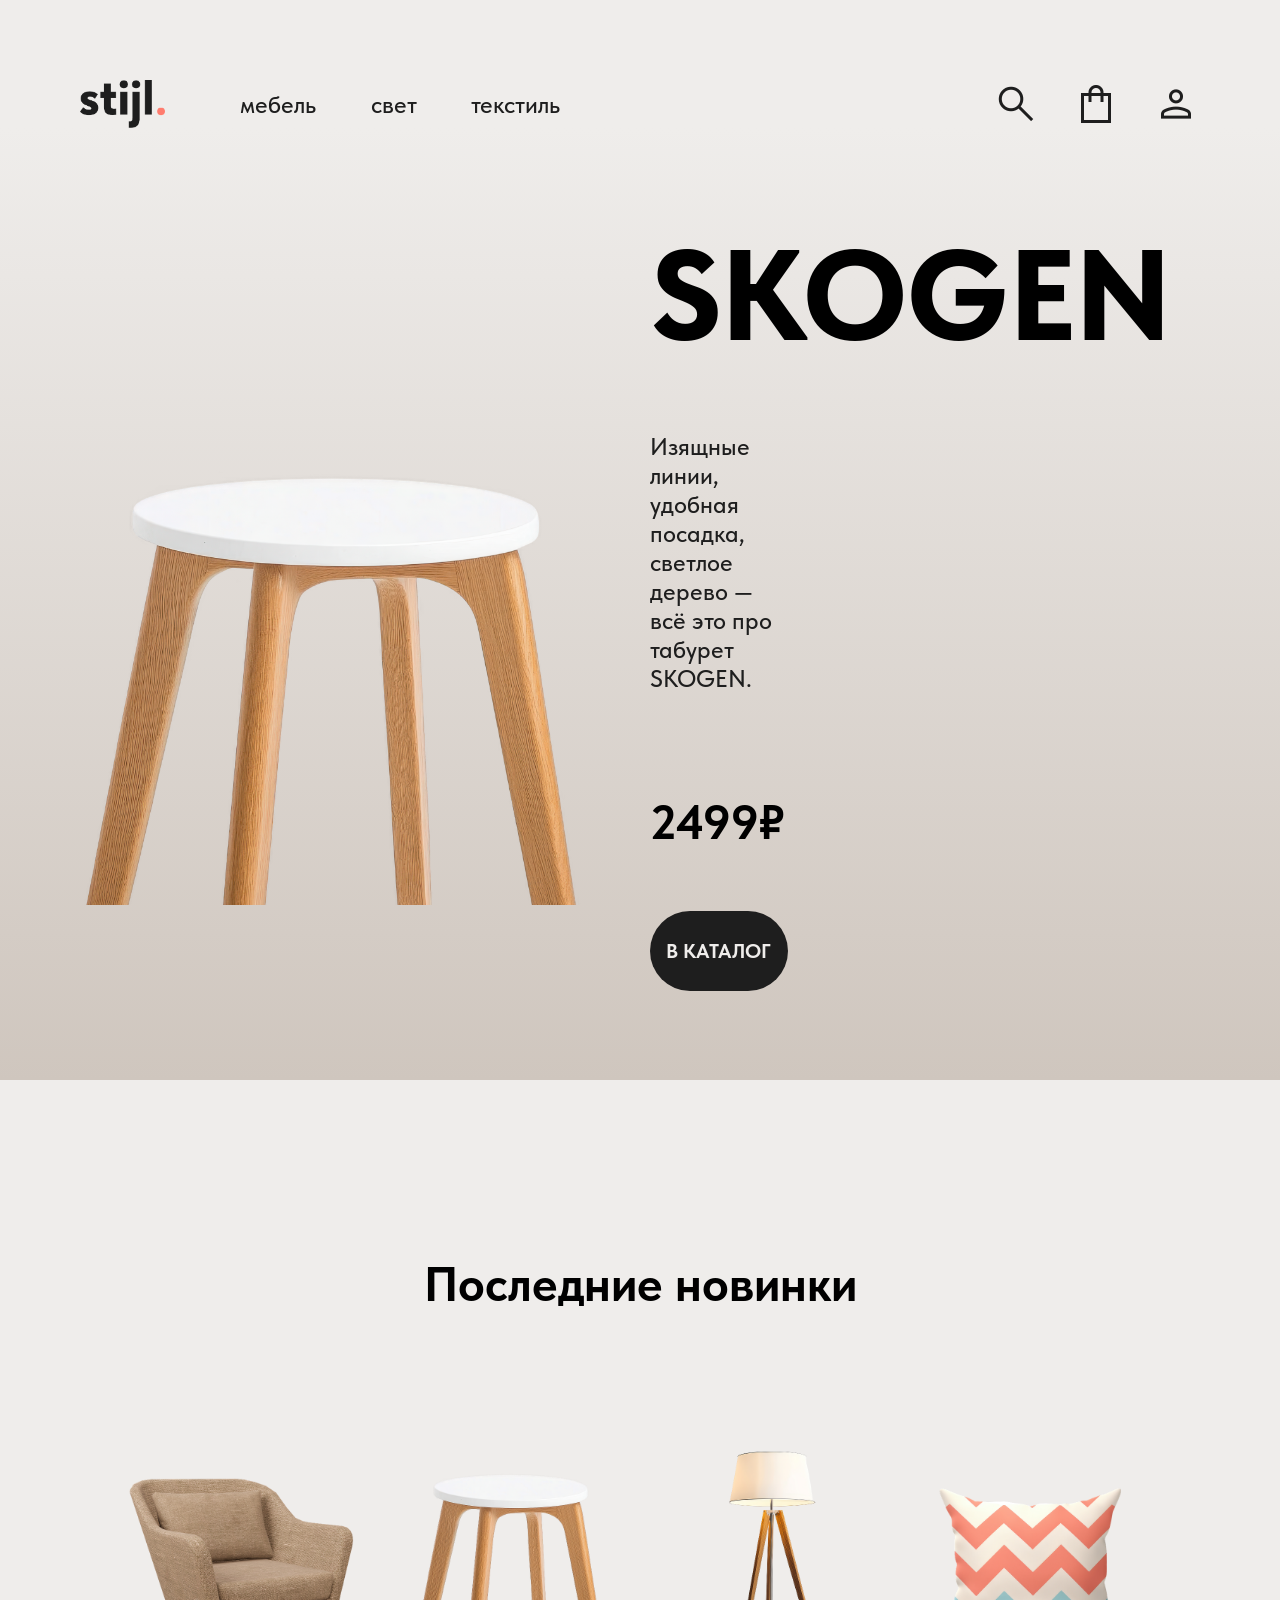
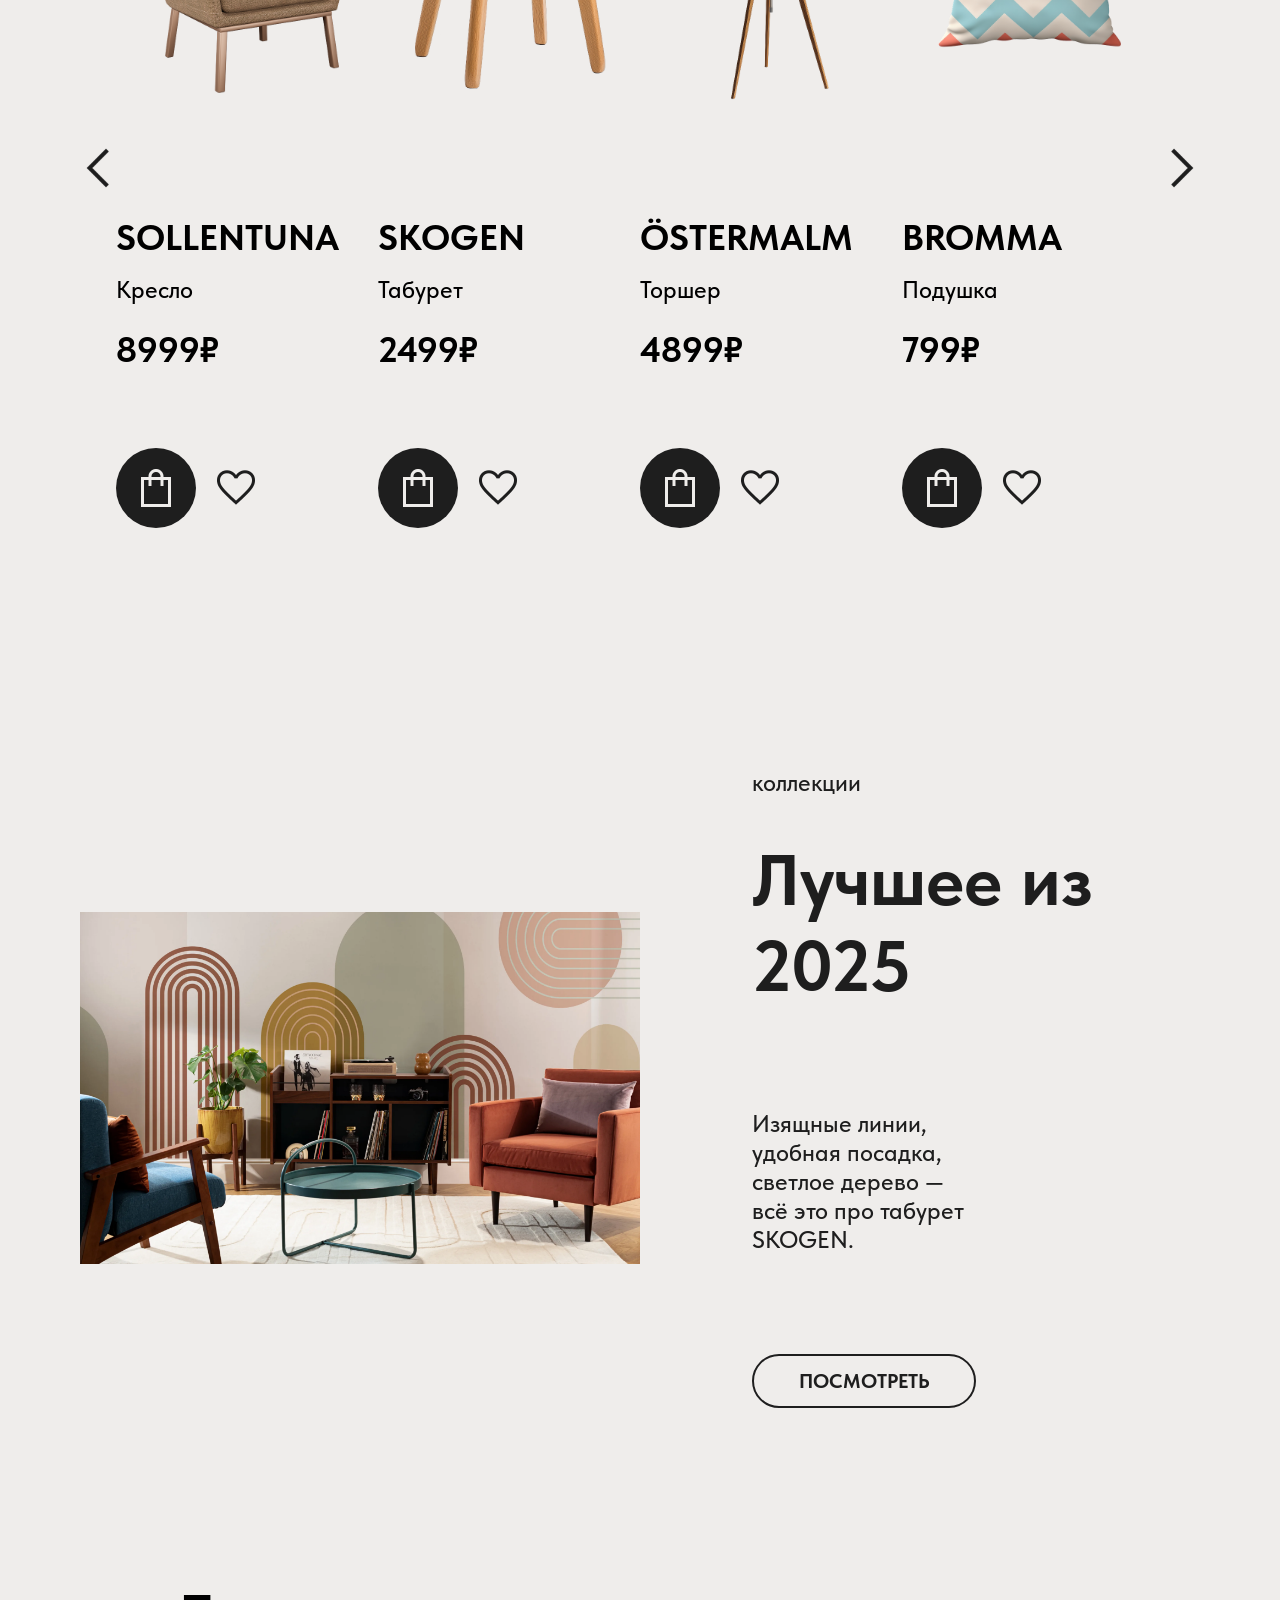
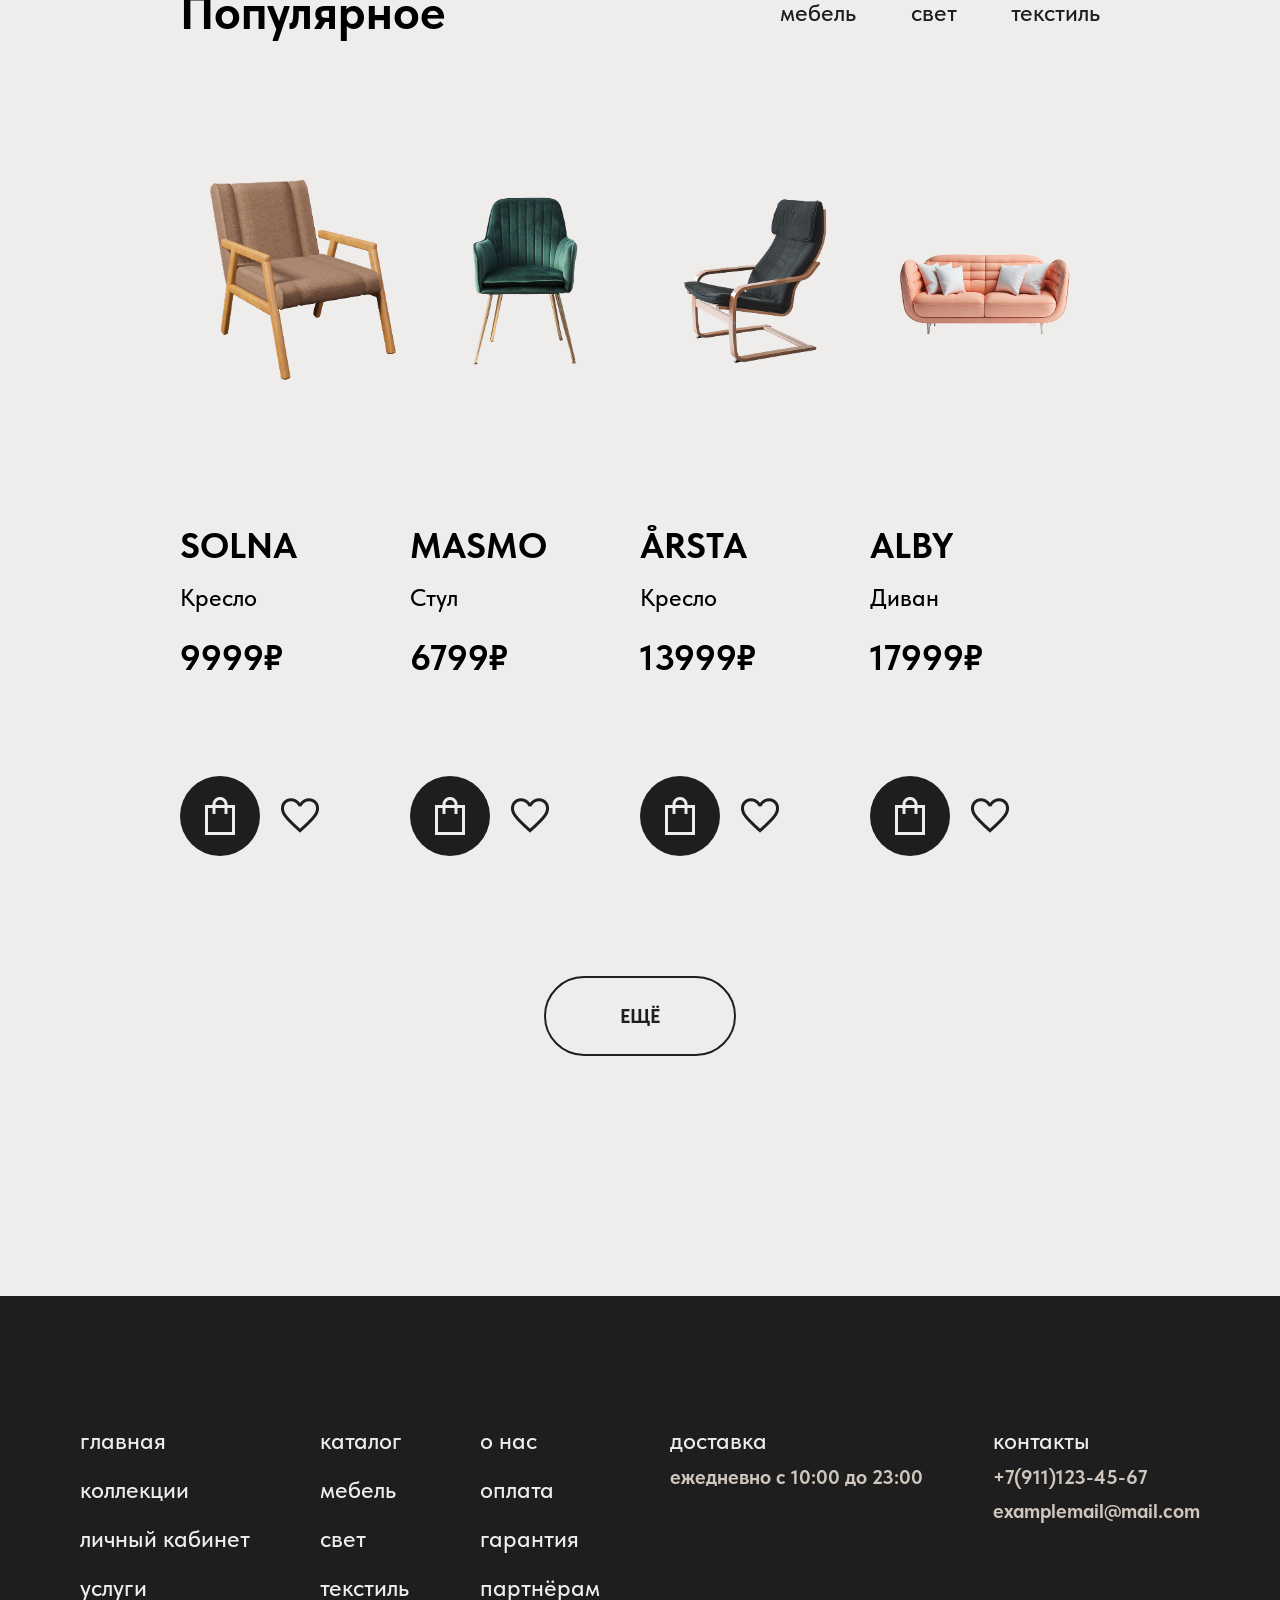
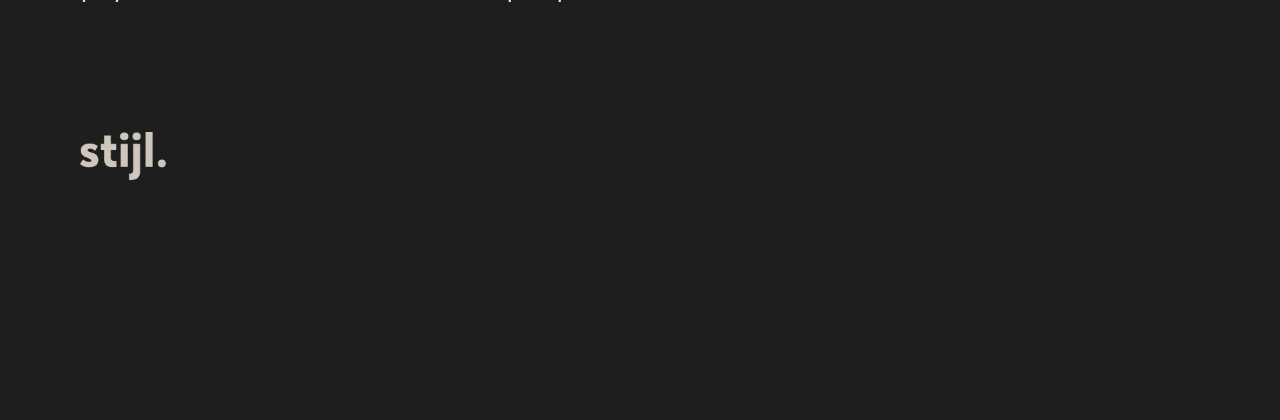
==== index.html @ 409a97b7 "Rename stijl_index.html to index.html" ====
<!DOCTYPE html>
<html>
    <head>
        <meta charset="utf-8">
        <meta http-equiv="X-UA-Compatible" charset="IE=edge">
        <meta name="viewport" content="width=device-width, initial-scale=1">

        <title>stijl.</title>
        <link rel="stylesheet" href="css/stijl_styles.css">
    </head>
    <body>
        <!-- Шапка страницы -->
        <header class="header">
            <!-- Контейнер Логотип + Каталог -->
            <div class="header_logo_catalogue">
                <!-- Логотип -->
                <div class="header_logo">
                    <img class="header_logo_img" src="img/stijl_logo.png" alt="stijl_logo">
                </div>
                <!-- Каталог -->
                <nav class="header_catalogue">
                    <a class="header_furniture font_b" href="#">мебель</a>
                    <a class="header_lights font_b" href="#">свет</a>
                    <a class="header_fabrics font_b" href="#">текстиль</a>
                </nav>
            </div>
            <!-- Контейнер иконок -->
            <div class="header_menu">
                <form action="#" method="get">
                    <button class="header_search_button" type="submit"></button>
                </form>
                <form action="stijl_cart.html" method="get">
                    <button class="header_cart_button" type="submit"></button>
                </form>
                <form action="#" method="get">
                    <button class="header_account_button" type="submit"></button>
                </form>
            </div>
        </header>
        <!-- Hero-Block -->
        <div class="hero_block">
            <!-- Фотография Hero-Block -->
            <div class="hero_img">
                <img class="hero_skogen_img" src="img/skogen_hero_img.png" alt="skogen_chair">
            </div>
            <!-- Содержимое Hero-Block -->
            <div class="hero_contents">
                <h1 class="hero_headline font_h0">SKOGEN</h1>
                <p class="hero_description clr_black font_b">Изящные линии, удобная посадка, светлое дерево — всё это про табурет SKOGEN.</p>
                <p class="hero_pricetag">2499₽</p>
                <button class="hero_button action_button">В КАТАЛОГ</button>
            </div>
        </div>
        <!-- Заголовок карусели новинок -->
        <div class="recents_headline">
            <h2 class="font_h2">Последние новинки</h2>
        </div>
        <!-- Контейнер карусели новинок -->
        <div class="recents">
            <button class="button_left" type="submit"></button>
            <!-- Карточка товара -->
            <div class="item_card">
                <!-- Карточка кресла SOLLENTUNA -->
                <img class="item_card_img" src="/img/item_cards/sollentuna_chair_img.png" alt="item_card_img">
                <div class="item_card_info">
                    <p class="item_card_brand font_t1">SOLLENTUNA</p>
                    <p class="item_card_description font_b">Кресло</p>
                    <p class="item_card_pricetag font_t1">8999₽</p>
                </div>
                <div class="item_card_buttons">
                    <button class="cart_button" type="submit">
                        <img class="cart_button_img" src="img/cart_icon_light.png">
                    </button>
                    <button class="like_button" type="submit">
                        <img class="like_button_img" src="img/like_icon.png">
                    </button>
                </div>
            </div>
            <!-- Карточка товара -->
            <div class="item_card">
                <!-- Карточка табурета SKOGEN -->
                <img class="item_card_img" src="/img/item_cards/skogen_chair_img.png" alt="item_card_img">
                <div class="item_card_info">
                    <p class="item_card_brand font_t1">SKOGEN</p>
                    <p class="item_card_description font_b">Табурет</p>
                    <p class="item_card_pricetag font_t1">2499₽</p>
                </div>
                <div class="item_card_buttons">
                    <form action="stijl_item.html" method="get">
                        <button class="cart_button" type="submit">
                            <img class="cart_button_img" src="img/cart_icon_light.png">
                        </button>
                    </form>
                    <button class="like_button" type="submit">
                        <img class="like_button_img" src="img/like_icon.png">
                    </button>
                </div>
            </div>
            <!-- Карточка товара -->
            <div class="item_card">
                <!-- Карточка торшера OSTERMALM -->
                <img class="item_card_img" src="/img/item_cards/ostermalm_light_img.png" alt="item_card_img">
                <div class="item_card_info">
                    <p class="item_card_brand font_t1">ÖSTERMALM</p>
                    <p class="item_card_description font_b">Торшер</p>
                    <p class="item_card_pricetag font_t1">4899₽</p>
                </div>
                <div class="item_card_buttons">
                    <button class="cart_button" type="submit">
                        <img class="cart_button_img" src="img/cart_icon_light.png">
                    </button>
                    <button class="like_button" type="submit">
                        <img class="like_button_img" src="img/like_icon.png">
                    </button>
                </div>
            </div>
            <!-- Карточка товара -->
            <div class="item_card">
                <!-- Карточка подушки BROMMA -->
                <img class="item_card_img" src="/img/item_cards/bromma_pillow_img.png" alt="item_card_img">
                <div class="item_card_info">
                    <p class="item_card_brand font_t1">BROMMA</p>
                    <p class="item_card_description font_b">Подушка</p>
                    <p class="item_card_pricetag font_t1">799₽</p>
                </div>
                <div class="item_card_buttons">
                    <button class="cart_button" type="submit">
                        <img class="cart_button_img" src="img/cart_icon_light.png">
                    </button>
                    <button class="like_button" type="submit">
                        <img class="like_button_img" src="img/like_icon.png">
                    </button>
                </div>
            </div>
            <button class="button_right" type="submit"></button>
        </div>
        <!-- Блок Коллекции -->
        <div class="collections_block">
            <!-- Фотография Блока Коллекций -->
            <div class="collections_img">
                <img class="collections_2025_img" src="img/collection_2025_img.png" alt="collections_2025">
            </div>
            <!-- Описание Блока Коллекций -->
            <div class="collections_contents">
                <p class="collections_header clr_black font_b">коллекции</p>
                <h2 class="collections_title clr_black font_h1">Лучшее из 2025</h2>
                <p class="collections_description clr_black font_b">Изящные линии, удобная посадка, светлое дерево — всё это про табурет SKOGEN.</p>
                <button class="collections_button secondary_button">ПОСМОТРЕТЬ</button>
            </div>
        </div>
        <!-- Заголовок поулярных товаров -->
        <div class="popular_contents">
            <h2 class="font_h2">Популярное</h2>
            <!-- Блок мини-каталога популярных товаров> -->
            <div>
                <nav class="popular_catalogue">
                    <a class="header_furniture font_b" href="#">мебель</a>
                    <a class="header_lights font_b" href="#">свет</a>
                    <a class="header_fabrics font_b" href="#">текстиль</a>
                </nav>
            </div>
        </div>
          <!-- Контейнер популярных товаров -->
        <div class="popular">
            <!-- Карточка товара -->
            <div class="item_card">
                <!-- Карточка кресла SOLNA -->
                <img class="item_card_img" src="/img/item_cards/solna_chair_img.png" alt="item_card_img">
                <div class="item_card_info">
                    <p class="item_card_brand font_t1">SOLNA</p>
                    <p class="item_card_description font_b">Кресло</p>
                    <p class="item_card_pricetag font_t1">9999₽</p>
                </div>
                <div class="item_card_buttons">
                    <button class="cart_button" type="submit">
                        <img class="cart_button_img" src="img/cart_icon_light.png">
                    </button>
                    <button class="like_button" type="submit">
                        <img class="like_button_img" src="img/like_icon.png">
                    </button>
                </div>
            </div>
            <!-- Карточка товара -->
            <div class="item_card">
                <!-- Карточка стула MASMO -->
                <img class="item_card_img" src="/img/item_cards/masmo_chair_img.png" alt="item_card_img">
                <div class="item_card_info">
                    <p class="item_card_brand font_t1">MASMO</p>
                    <p class="item_card_description font_b">Стул</p>
                    <p class="item_card_pricetag font_t1">6799₽</p>
                </div>
                <div class="item_card_buttons">
                    <button class="cart_button" type="submit">
                        <img class="cart_button_img" src="img/cart_icon_light.png">
                    </button>
                    <button class="like_button" type="submit">
                        <img class="like_button_img" src="img/like_icon.png">
                    </button>
                </div>
            </div>
            <!-- Карточка товара -->
            <div class="item_card">
                <!-- Карточка кресла ÅRSTA -->
                <img class="item_card_img" src="/img/item_cards/arsta_chair_img.png" alt="item_card_img">
                <div class="item_card_info">
                    <p class="item_card_brand font_t1">ÅRSTA</p>
                    <p class="item_card_description font_b">Кресло</p>
                    <p class="item_card_pricetag font_t1">13999₽</p>
                </div>
                <div class="item_card_buttons">
                    <button class="cart_button" type="submit">
                        <img class="cart_button_img" src="img/cart_icon_light.png">
                    </button>
                    <button class="like_button" type="submit">
                        <img class="like_button_img" src="img/like_icon.png">
                    </button>
                </div>
            </div>
            <!-- Карточка товара -->
            <div class="item_card">
                <!-- Карточка дивана ALBY -->
                <img class="item_card_img" src="/img/item_cards/alby_sofa_img.png" alt="item_card_img">
                <div class="item_card_info">
                    <p class="item_card_brand font_t1">ALBY</p>
                    <p class="item_card_description font_b">Диван</p>
                    <p class="item_card_pricetag font_t1">17999₽</p>
                </div>
                <div class="item_card_buttons">
                    <button class="cart_button" type="submit">
                        <img class="cart_button_img" src="img/cart_icon_light.png">
                    </button>
                    <button class="like_button" type="submit">
                        <img class="like_button_img" src="img/like_icon.png">
                    </button>
                </div>
            </div>
        </div>
        <div class="popular_button_container">
            <button class="popular_button secondary_button">ЕЩЁ</button>
        </div>
        <div class="footer">
            <div class="footer_columns">
                <div class="footer_column">
                    <p class="clr_beige font_b footer_column_content">главная</p>
                    <p class="clr_beige font_b footer_column_content">коллекции</p>
                    <p class="clr_beige font_b footer_column_content">личный кабинет</p>
                    <p class="clr_beige font_b footer_column_content">услуги</p>
                </div>
                <div class="footer_column">
                    <p class="clr_beige font_b footer_column_content">каталог</p>
                    <p class="clr_beige font_b footer_column_content">мебель</p>
                    <p class="clr_beige font_b footer_column_content">свет</p>
                    <p class="clr_beige font_b footer_column_content">текстиль</p>
                </div>
                <div class="footer_column">
                    <p class="clr_beige font_b footer_column_content">о нас</p>
                    <p class="clr_beige font_b footer_column_content">оплата</p>
                    <p class="clr_beige font_b footer_column_content">гарантия</p>
                    <p class="clr_beige font_b footer_column_content">партнёрам</p>
                </div>
                <div class="footer_delivery_column">
                    <p class="clr_beige font_b footer_column_content">доставка</p>
                    <p class="clr_sand font_btn footer_column_content">ежедневно с 10:00 до 23:00</p>
                </div>
                <div class="footer_contacts_column">
                    <p class="clr_beige font_b footer_column_content">контакты</p>
                    <p class="clr_sand font_btn footer_column_content">+7(911)123-45-67</p>
                    <p class="clr_sand font_btn footer_column_content">examplemail@mail.com</p>
                </div>  
            </div>
            <div class="footer_logo">
                <img class="footer_logo_img" src="img/stijl._logo_light.png" alt="stijl_logo">
            </div>
        </div>
    </body>
</html>
---- css/stijl_styles.css ----
body
{
    height: 100%;
    margin: 0px;
    padding: 0px;
    background-color: #EFEDEB;
}
html
{
    height: 100%;
}

/*Подключение локальных шрифтов*/
@font-face {
	font-family: "TildaSansWebExtraBold";
	src: 
		url("/fonts/tilda-sans_extra-bold-.woff2") format("woff2"),
		url("/fonts/tilda-sans_extra-bold-.woff") format("woff");
	font-weight: normal;
	font-style: normal;
}
@font-face {
	font-family: "TildaSansWebBold";
	src: 
		url("/fonts/tilda-sans_bold.woff2") format("woff2"),
		url("/fonts/tilda-sans_bold.woff") format("woff");
	font-weight: bold;
	font-style: normal;
}
@font-face {
	font-family: "TildaSansWebMedium";
	src: 
		url("/fonts/tilda-sans_medium.woff2") format("woff2"),
		url("fonts/tilda-sans_medium.woff") format("woff");
	font-weight: normal;
	font-style: normal;
}

/*UI-Kit Обозначение шрифтовых кеглей и начертаний*/
.font_h0
{
    font-family: "TildaSansWebExtraBold", sans-serif;
    font-weight: normal;
    font-size: 128px;
}
.font_h1
{
    font-family: "TildaSansWebBold", sans-serif;
    font-weight: normal;
    font-size: 72px;
}
.font_h2
{
    font-family: "TildaSansWebBold", sans-serif;
    font-weight: normal;
    font-size: 48px;
}
.font_t1
{
    font-family: "TildaSansWebBold", sans-serif;
    font-weight: normal;
    font-size: 36px;
    letter-spacing: 8%;
}
.font_b
{
    font-family: "TildaSansWebMedium", sans-serif;
    font-weight: normal;
    font-size: 24px;
}
.font_b_caps
{
    font-family: "TildaSansWebMedium", sans-serif;
    font-weight: normal;
    font-size: 24px;
    letter-spacing: 8%;
}
.font_btn
{
    font-family: "TildaSansWebBold", sans-serif;
    font-weight: normal;
    font-size: 20px;
}
.font_btn_caps
{
    font-family: "TildaSansWebBold", sans-serif;
    font-weight: normal;
    font-size: 20px;
    letter-spacing: 8%;
}

/*UI-Kit Обозначение цветовой палитры*/
.clr_black
{
    color: #1E1E1E;
}
.clr_coral
{
    color: #FF7C6E;
}
.clr_pine
{
    color: #243A2D;
}
.clr_sand
{
    color: #CFC6BE;
}
.clr_beige
{
    color: #EFEDEB;
}

/*UI-Kit Обозначение кнопок*/
.action_button
{
    height: 80px;

    background-color: #1E1E1E;
    border: 0px;
    border-radius: 40px;

    font-family: "TildaSansWebBold", sans-serif;
    font-weight: normal;
    font-size: 20px;
    letter-spacing: 8%;
    color: #EFEDEB;
}
.secondary_button
{
    height: 80px;

    background-color: #EFEDEB;
    border: 2px;
    border-style: solid;
    border-color: #1E1E1E;
    border-radius: 40px;

    font-family: "TildaSansWebBold", sans-serif;
    font-weight: normal;
    font-size: 20px;
    letter-spacing: 8%;
    color: #1E1E1E;
}

.null_margin
{
    margin: 0px;
}

/*СТАРТ*/

/*Шапка страницы*/
.header 
{
    display: flex;
    flex-direction: row;
    justify-content: space-between;
    align-items: center;

    height: 48px;
    width: auto;

    padding-top: 80px;
    padding-left: 80px;
    padding-right: 80px;

    background-color: #EFEDEB;
}
.header_logo /*Контейнер с логотипом*/
{
    height: 48px;
    width: auto;
}
.header_logo_img /*Логотип*/
{
    height: 100%;
    width: auto;
}
.header_catalogue /*Контейнер с каталогом*/
{
    display: flex;
    flex-direction: row;
    justify-content: space-between;
    align-items: center;
    
    height: 100%;
    width: 320px;
}
.header_furniture /*Каталог Мебель*/
{
    color: #1E1E1E;
    text-decoration: none;
}
.header_lights /*Каталог Свет*/
{
    color: #1E1E1E;
    text-decoration: none;
}
.header_fabrics /*Каталог Текстиль*/
{
    color: #1E1E1E;
    text-decoration: none;
}
.header_logo_catalogue /*Контейнер Лого + Каталог*/
{
    display: flex;
    flex-direction: row;
    justify-content: space-between;
    align-items: flex-start;

    height: 100%;
    width: 480px;
}
.header_menu /*Контейнер иконок*/
{
    display: flex;
    flex-direction: row;
    justify-content: space-between;

    height: 100%;
}
.header_search_button /*Иконка Поиск*/
{
    height: 48px;
    width: 48px;

    padding: 0px;
    border: 0px;
    margin-right: 16px;
    background: url(/img/search_icon.png) center / 48px 48px no-repeat;
}
.header_cart_button /*Иконка Корзина*/
{
    height: 48px;
    width: 48px;

    padding: 0px;
    border: 0px;
    margin-right: 16px;
    margin-left: 16px;
    background: url(/img/cart_icon.png) center / 48px 48px no-repeat;
}
.header_account_button /*Иконка ЛК*/
{
    height: 48px;
    width: 48px;

    padding: 0px;
    border: 0px;
    margin-left: 16px;
    background: url(/img/account_icon.png) center / 48px 48px no-repeat;
}
/*Hero-Block*/
.hero_block
{
    display: flex;
    flex-direction: row;
    justify-content: space-between;
    align-items: center;
    
    height: 952px;
    width: auto;

    padding-left: 80px;
    padding-right: 80px;

    background: linear-gradient(#EFEDEB, #CFC6BE);
}
.hero_img /*Контейнер изображения Hero-Block*/
{
    height: 100%;
    width: 50%;

    margin-right: 10px;
}
.hero_skogen_img /*Изображение Hero-Block*/
{
    height: 100%;
    width: 100%;
    object-fit: scale-down;
}
.hero_contents /*Контейнер описания и текст Hero-Block*/
{
    display: flex;
    flex-direction: column;
    justify-content: center;
    align-items: flex-start; 

    height: 100%;
    width: 50%;

    margin-left: 10px;
}
.hero_headline /*Заголовок Hero-Block*/
{
    margin: 0px;
}
.hero_description /*Описание Hero-Block*/
{
    width: 25%;
    
    margin-top: 60px;
    margin-bottom: 0px;
}
.hero_pricetag /*Ценник Hero-Block*/
{
    width: 50%;

    margin-top: 100px;
    margin-bottom: 0px;

    font-family: "TildaSansWebBold", sans-serif;
    font-weight: normal;
    font-size: 48px;
    letter-spacing: 8%;
}
.hero_button /*Кнопка в каталог Hero-Block*/
{
    width: 25%;

    margin-top: 60px;
    margin-bottom: 0px;
}
/*Заголовок каруселли новинок*/
.recents_headline
{
    display: flex;
    flex-direction: row;
    justify-content: center;
    align-items: center;
    
    height: 48px;
    width: auto;

    padding-left: 80px;
    padding-right: 80px;
    padding-top: 180px;
    padding-bottom: 100px;

}
.recents /*Контейнер карусели новинок*/
{
    display: flex;
    flex-direction: row;
    justify-content: space-between;
    align-items: center;
    
    height: 720px;
    width: auto;

    padding-left: 80px;
    padding-right: 80px;
}
/*Карточка товара*/
.item_card 
{
    display: flex;
    flex-direction: column;
    justify-content: space-between;
    align-items: flex-start;
    
    height: 100%;
    width: 348px;
}
.item_card_img /*Фото карточки товара*/
{
    height: auto;
    width: 100%;
}
.item_card_info /*Контейнер информации карточки товара*/
{
    width: 100%;
    
    display: flex;
    flex-direction: column;
    justify-content: space-between;
    align-items: flex-start;
}
.item_card_brand /*Бренд карточки товара*/
{
    margin-top: 0px;
    margin-bottom: 16px;
}
.item_card_description /*Описание карточки товара*/
{
    margin-top: 0px;
    margin-bottom: 24px;
}
.item_card_pricetag /*Ценник карточки товара*/
{
    margin: 0px;
}
.item_card_buttons /*Контейнер кнопок картчоки товара*/
{
    width: 100%;
    
    display: flex;
    flex-direction: row;
    align-items: flex-start;
}
.cart_button /*Кнопка В корзину карточки товара*/
{
    display: inline-flex;
    align-items: center;
    justify-content: center;
    
    height: 80px;
    width: 80px;

    border-radius: 40px;
    border: 0px;

    padding: 16px;
    border: 0px;
    margin: 0px;

    background-color: #1E1E1E;
}
.cart_button_img /*Иконка кнопки В корзину карточки товара*/
{
    width: 48px;
    height: 48px;
}
.like_button /*Кнопка Понравилось карточки товара*/
{
    display: inline-flex;
    align-items: center;
    justify-content: center;
    
    height: 80px;
    width: 80px;

    padding: 16px;
    border: 0px;
    margin: 0px;

    background-color: #EFEDEB;
}
.like_button_img /*Иконка кнопки Понравилось карточки товара*/
{
    width: 48px;
    height: 48px;
}
.button_left /*Кнопка карусель влево*/
{
    height: 48px;
    width: 48px;

    padding: 0px;
    border: 0px;
    margin: 0px;
    background: url(/img/left_arrow_icon.png) center / 48px 48px no-repeat;
}
.button_right /*Кнопка карусель вправо*/
{
    height: 48px;
    width: 48px;

    padding: 0px;
    border: 0px;
    margin: 0px;
    background: url(/img/right_arrow_icon.png) center / 48px 48px no-repeat;
}
/* Блок Коллекций */
.collections_block
{
    display: flex;
    flex-direction: row;
    justify-content: space-between;
    align-content: center;

    width: auto;
    height: 640px;

    padding-top: 240px;
    padding-left: 80px;
    padding-right: 80px;
}
.collections_img
{
    width: 50%;
    height: 100%;

    margin-right: 10px;
}
.collections_2025_img
{
    width: 100%;
    height: 100%;
    object-fit: scale-down;
}
.collections_contents
{
    display: flex;
    flex-direction: column;
    justify-content: center;
    align-content: center;

    height: 100%;
    width: 40%;

    margin-left: 10px;
}
.collections_header
{
    margin-top: 0px;
    margin-bottom: 40px;
}
.collections_title
{
    margin-top: 0px;
    margin-bottom: 100px;
}
.collections_description
{
    width: 50%;

    margin-top: 0px;
    margin-bottom: 100px;
}
.collections_button
{
    width: 50%;
    
    margin: 0px;
}
.popular_contents
{
    display: flex;
    flex-direction: row;
    justify-content: space-between;
    align-items: center;

    height: 48px;
    width: auto;
    
    padding-top: 180px;
    padding-left: 180px;
    padding-right: 180px;
    padding-bottom: 100px;
}
.popular_catalogue
{
    display: flex;
    flex-direction: row;
    justify-content: space-between;
    align-items: center;

    height: 100%;
    width: 320px;

}
.popular
{
    display: flex;
    flex-direction: row;
    justify-content: space-between;
    align-items: center;
    
    height: 720px;
    width: auto;

    padding-left: 180px;
    padding-right: 180px;
}
.popular_button_container
{
    display: flex;
    flex-direction: row;
    justify-content: center;
    align-items: center;
}
.popular_button
{
    width: 15%;
    
    margin-top: 120px;
}
.footer
{
    margin-top: 240px;
    padding-top: 120px;
    padding-left: 80px;
    padding-right: 80px;
    padding-bottom: 240px;
    background-color: #1E1E1E;
}
.footer_columns
{
    display: flex;
    flex-direction: row;
    align-items: flex-start;
    justify-content: space-between;
    
}
.footer_column_content
{
    margin-top: 10px;
    margin-bottom: 10px;
}
.footer_column
{
    display: flex;
    flex-direction: column;
    align-items: flex-start;
    justify-content: space-between;
}
.footer_logo
{
    height: 48px;
    width: auto;

    margin-top: 120px;
}
.footer_logo_img
{
    height: 100%;
    width: auto;
}
.cart_screen
{
    display: flex;
    flex-direction: row;
    align-items: center;

    margin-top: 180px;

    padding-left: 228px;
    padding-right: 228px;
}
.cart_contents
{
    display: flex;
    flex-direction: column;
    align-items: flex-start;

    margin-right: 80px;

    width: 60%;
    height: auto;
}
.cart_payment_module
{
    display: flex;
    flex-direction: column;
    align-items: flex-start;

    background-color: #243A2D;

    margin-left: 80px;

    width: 40%;
    height: auto;
}
.cart_contents_title
{
    margin: 0px;
    margin-bottom: 100px;
}
.cart_item_card
{
    width: 100%;
    height: auto;

    margin-top: 60px;
    
    display: flex;
    flex-direction: row;
    align-items: flex-start;
    justify-content: space-between;
}
.cart_item_card_img
{
    height: 160px;
    width: auto;
}
.cart_item_card_contents
{
    display: flex;
    flex-direction: column;
    align-items: flex-start;
    justify-content: space-between;

    margin-top: 16px;
}
.cart_item_card_pricetag
{
    margin-top: 16px;
}
.delete_button
{
    display: inline-flex;
    align-items: center;
    justify-content: center;
    
    height: 80px;
    width: 80px;

    border-radius: 40px;
    border: 0px;

    padding: 16px;
    border: 0px;
    margin: 0px;
    margin-left: 16px;

    background-color: #CFC6BE;
}
.delete_button_img
{
    width: 48px;
    height: 48px;
}
.cart_item_card_buttons
{
    margin-top: 24px;

    display: flex;
    flex-direction: row;
    align-items: flex-start;
}
.cart_quantity_module
{
    display: flex;
    flex-direction: row;
    align-items: center;
    justify-content: space-between;
    
    height: 80px;
    width: auto;

    background-color: #EFEDEB;
    border: 2px;
    border-style: solid;
    border-color: #1E1E1E;
    border-radius: 40px;
}
.substract_button
{
    display: inline-flex;
    align-items: center;
    justify-content: center;
    
    height: 48px;
    width: 48px;

    border-radius: 40px;
    border: 0px;

    padding: 16px;
    border: 0px;
    margin-left: 16px;
    margin-right: 32px;

    background-color: #EFEDEB
}
.substract_button_img
{
    width: 48px;
    height: 48px;
}
.add_button
{
    display: inline-flex;
    align-items: center;
    justify-content: center;
    
    height: 48px;
    width: 48px;

    border-radius: 40px;
    border: 0px;

    padding: 16px;
    border: 0px;
    margin-left: 32px;
    margin-right: 16px;

    background-color: #EFEDEB
}
.add_button_img
{
    width: 48px;
    height: 48px;
}
.item_page_screen
{
    display: grid;
    grid-template-columns: 50% 25% 25%;
    grid-template-areas: "photo contents description";

    margin-top: 180px;
    padding-left: 80px;
    padding-right: 80px;
}
.item_page_photo
{
    grid-area: photo;
    display: flex;

    height: auto;
    width: 100%;
}
.item_page_contents
{
    grid-area: contents;
    display: flex;
    flex-direction: column;
    justify-content: flex-start;
    align-items: flex-start;

    height: auto;
    width: 100%;
}
.item_page_name
{
    margin-top: 16px;
}
.item_page_pricetag
{
    margin-top: 200px;
}
.item_page_description
{
    grid-area: description;
}
.item_page_description_text
{
    width: 50%;
}
.item_page_button
{
    width: 50%;
    margin-top: 30px;
}
.item_page_img
{
    width: 100%;
    height: auto;
}
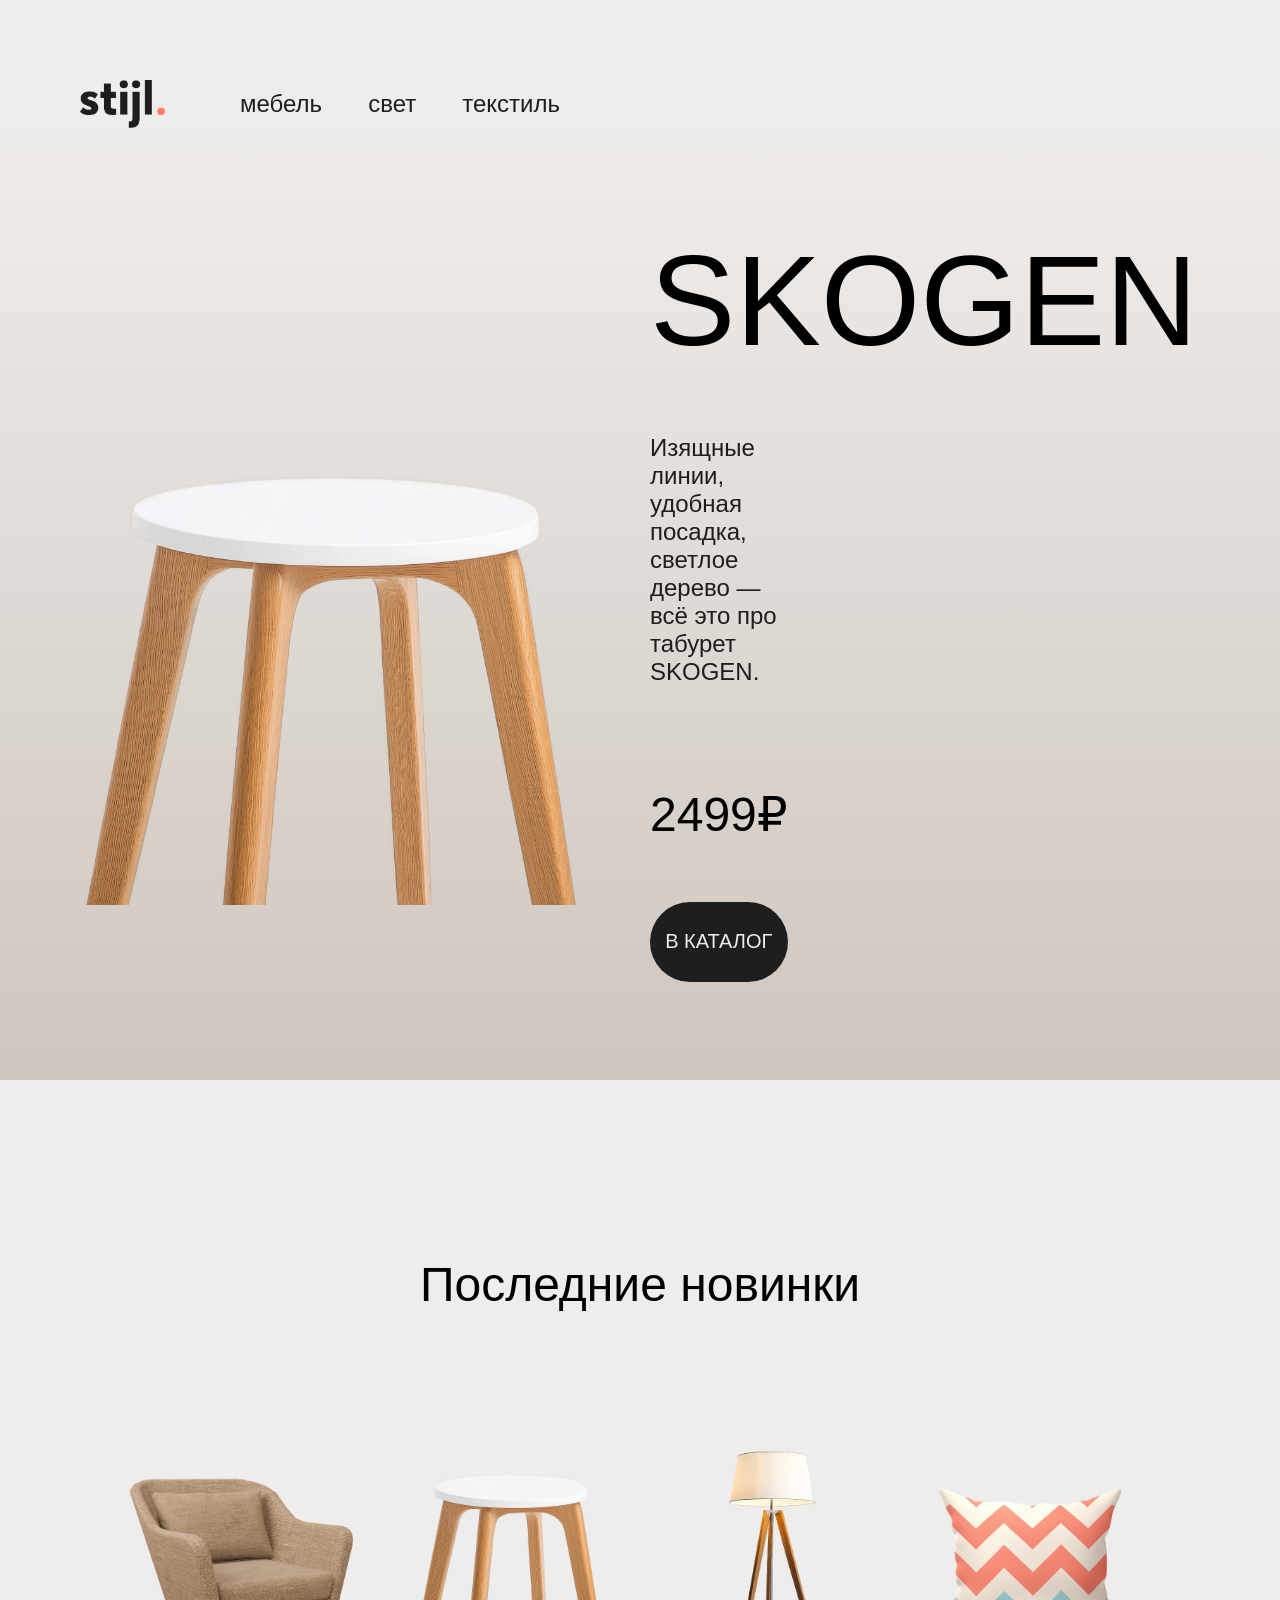
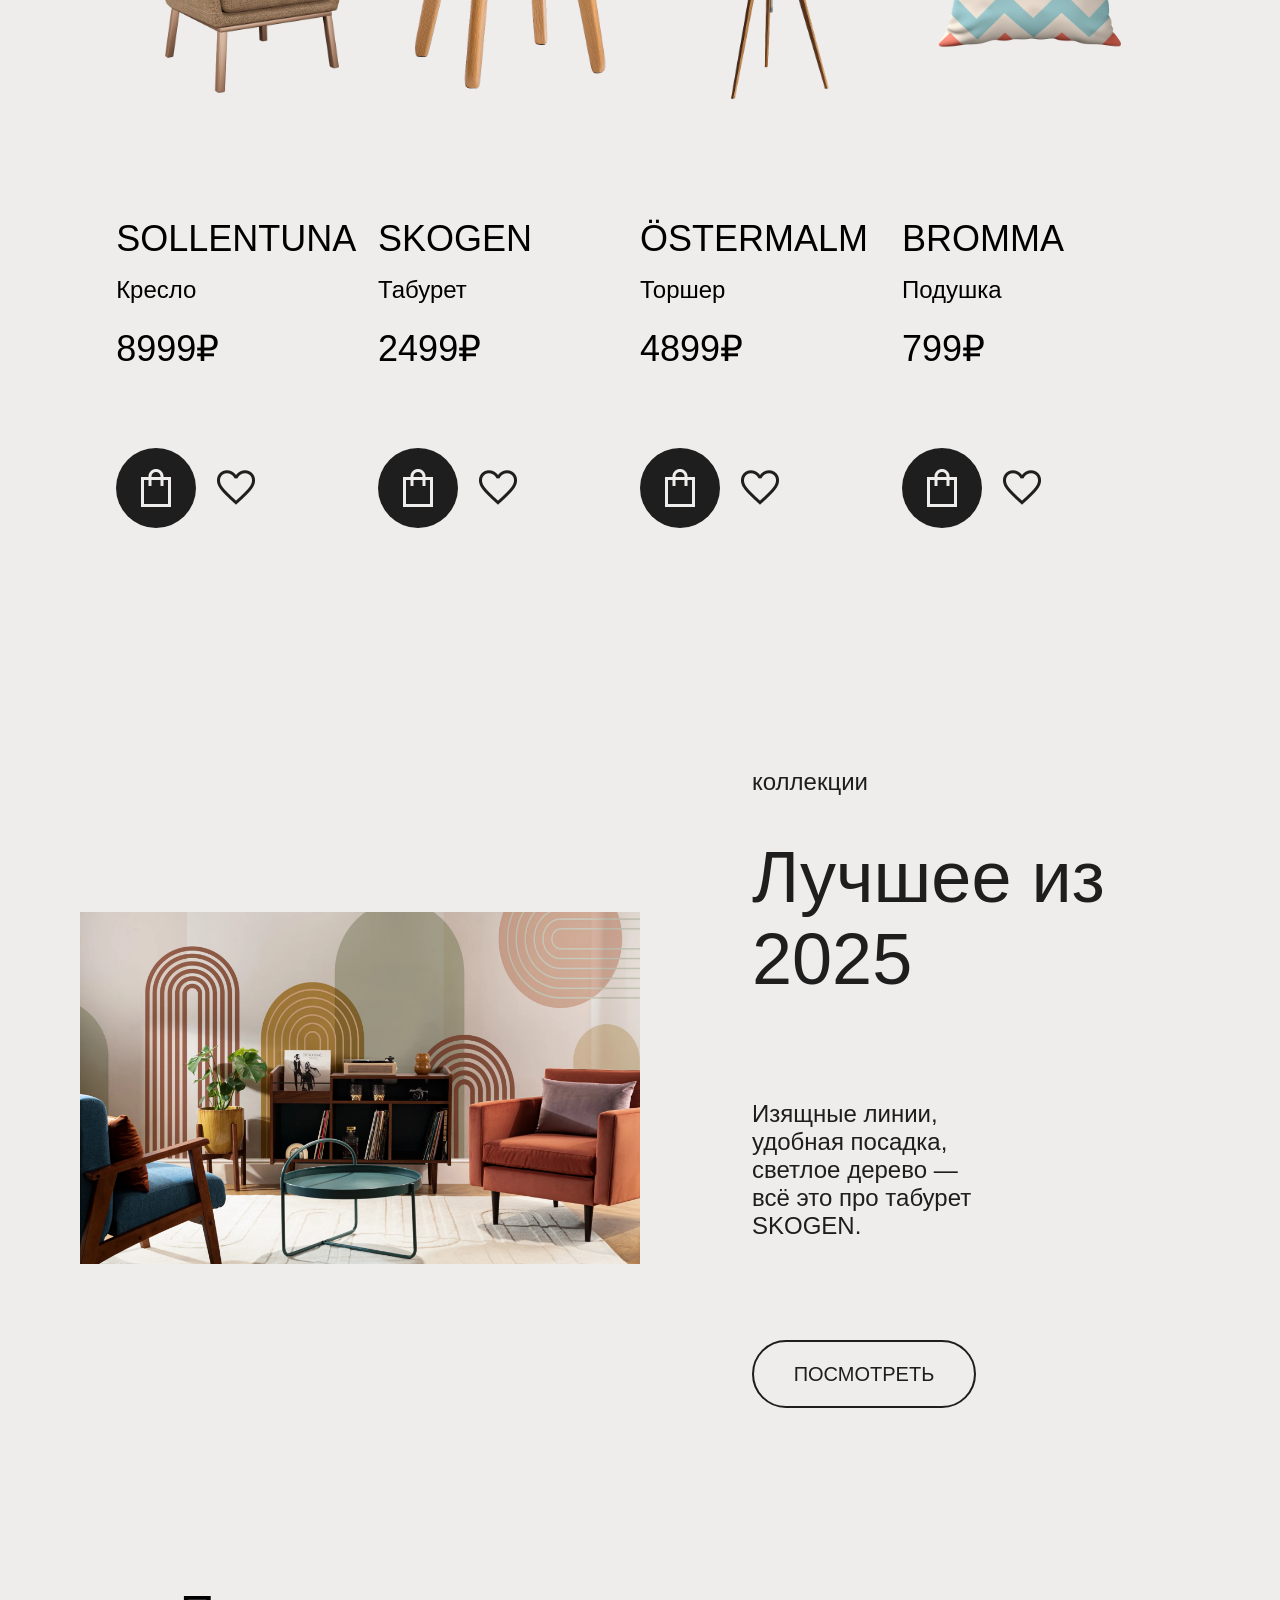
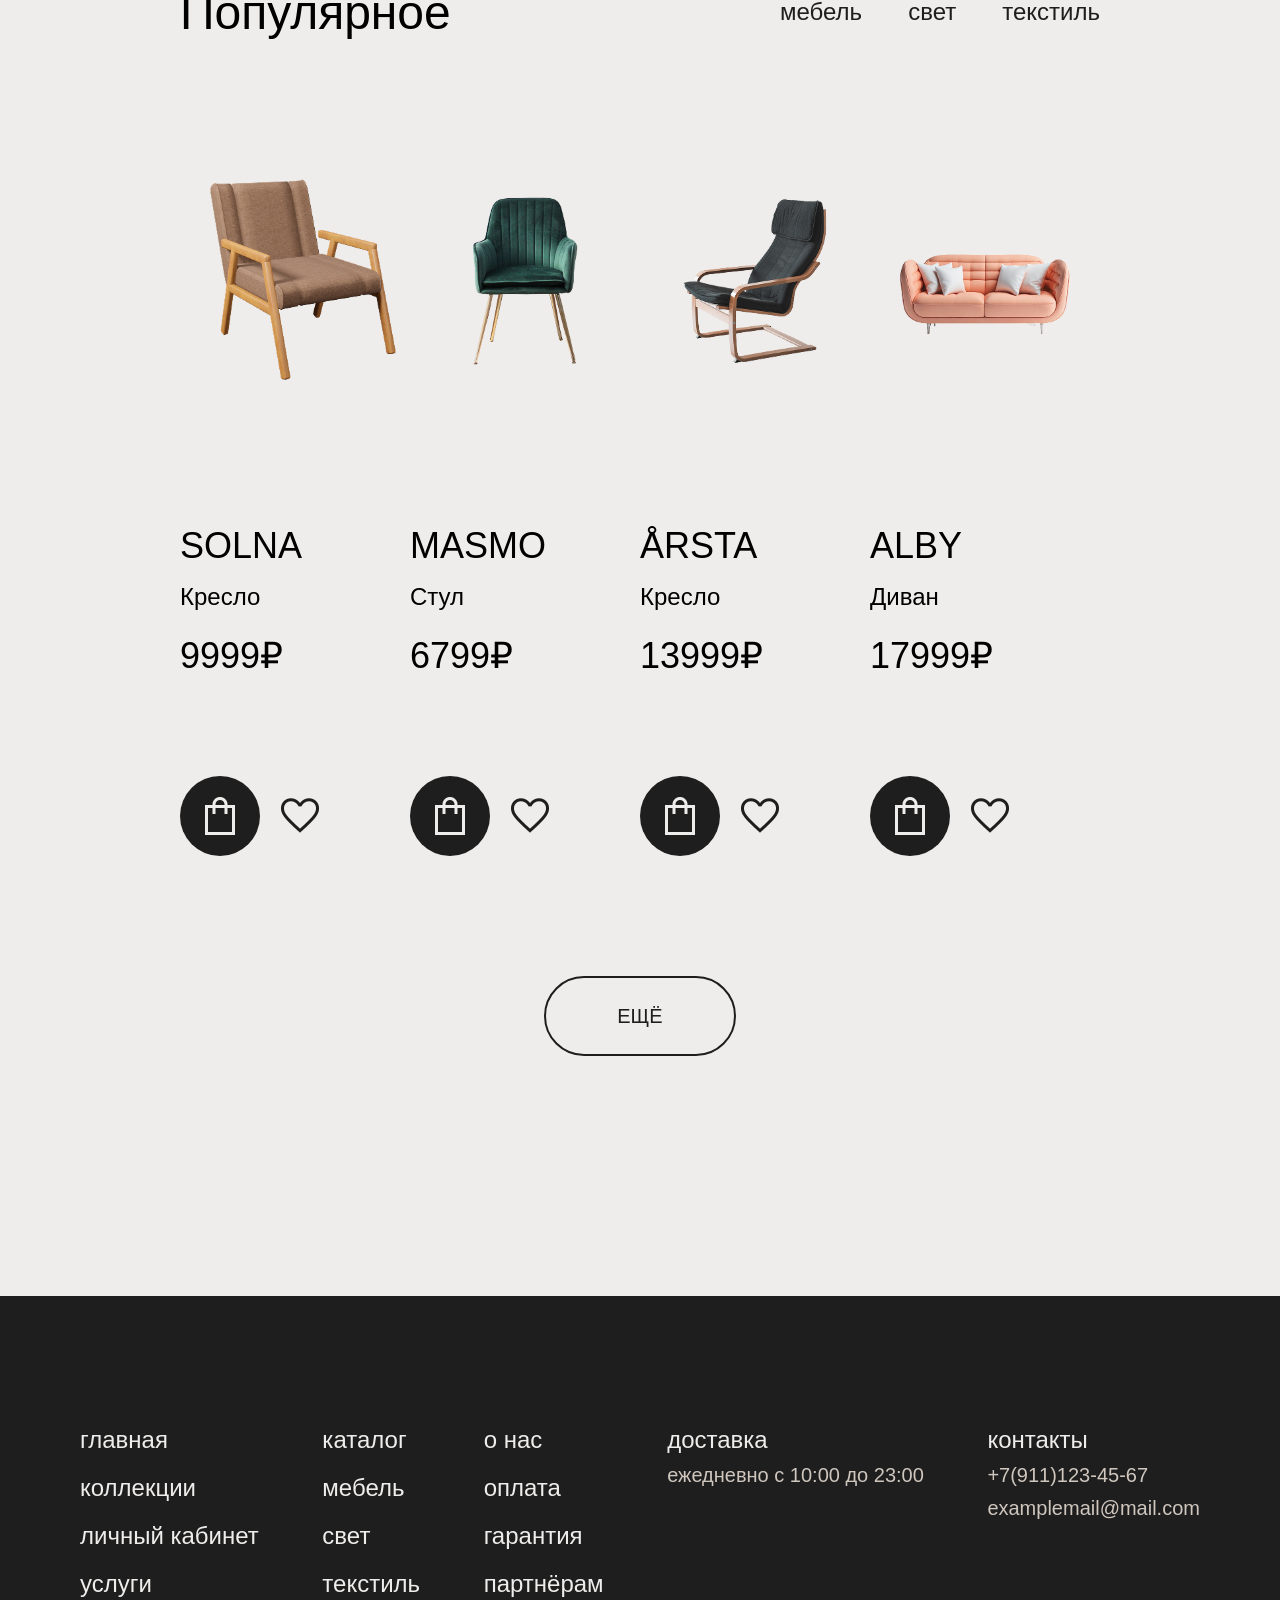
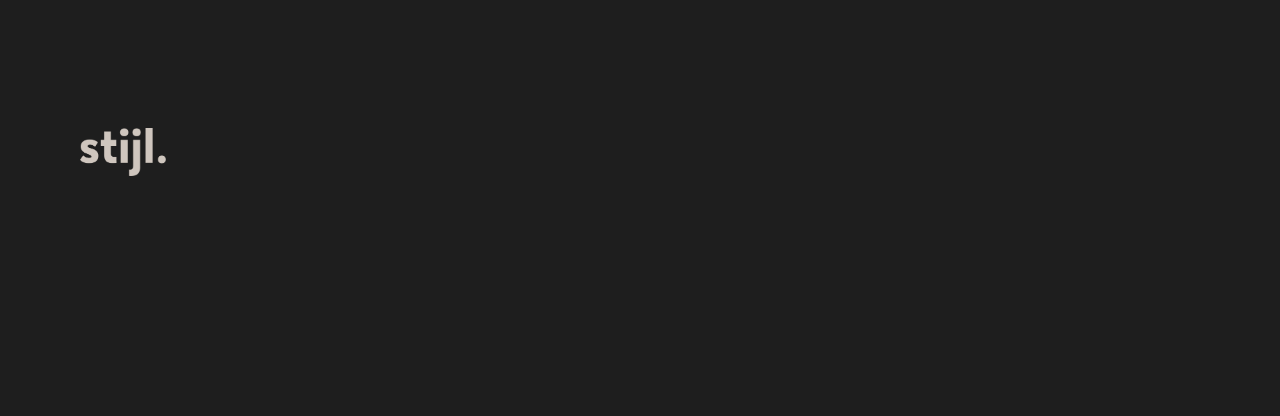
==== commit 46f28a50: "Update index.html" ====
--- a/index.html
+++ b/index.html
@@ -6,7 +6,7 @@
         <meta name="viewport" content="width=device-width, initial-scale=1">
 
         <title>stijl.</title>
-        <link rel="stylesheet" href="css/stijl_styles.css">
+        <link rel="stylesheet" href="./css/stijl_styles.css">
     </head>
     <body>
         <!-- Шапка страницы -->
@@ -61,7 +61,7 @@
             <!-- Карточка товара -->
             <div class="item_card">
                 <!-- Карточка кресла SOLLENTUNA -->
-                <img class="item_card_img" src="/img/item_cards/sollentuna_chair_img.png" alt="item_card_img">
+                <img class="item_card_img" src="./img/item_cards/sollentuna_chair_img.png" alt="item_card_img">
                 <div class="item_card_info">
                     <p class="item_card_brand font_t1">SOLLENTUNA</p>
                     <p class="item_card_description font_b">Кресло</p>
@@ -79,7 +79,7 @@
             <!-- Карточка товара -->
             <div class="item_card">
                 <!-- Карточка табурета SKOGEN -->
-                <img class="item_card_img" src="/img/item_cards/skogen_chair_img.png" alt="item_card_img">
+                <img class="item_card_img" src="./img/item_cards/skogen_chair_img.png" alt="item_card_img">
                 <div class="item_card_info">
                     <p class="item_card_brand font_t1">SKOGEN</p>
                     <p class="item_card_description font_b">Табурет</p>
@@ -99,7 +99,7 @@
             <!-- Карточка товара -->
             <div class="item_card">
                 <!-- Карточка торшера OSTERMALM -->
-                <img class="item_card_img" src="/img/item_cards/ostermalm_light_img.png" alt="item_card_img">
+                <img class="item_card_img" src="./img/item_cards/ostermalm_light_img.png" alt="item_card_img">
                 <div class="item_card_info">
                     <p class="item_card_brand font_t1">ÖSTERMALM</p>
                     <p class="item_card_description font_b">Торшер</p>
@@ -117,7 +117,7 @@
             <!-- Карточка товара -->
             <div class="item_card">
                 <!-- Карточка подушки BROMMA -->
-                <img class="item_card_img" src="/img/item_cards/bromma_pillow_img.png" alt="item_card_img">
+                <img class="item_card_img" src="./img/item_cards/bromma_pillow_img.png" alt="item_card_img">
                 <div class="item_card_info">
                     <p class="item_card_brand font_t1">BROMMA</p>
                     <p class="item_card_description font_b">Подушка</p>
@@ -165,7 +165,7 @@
             <!-- Карточка товара -->
             <div class="item_card">
                 <!-- Карточка кресла SOLNA -->
-                <img class="item_card_img" src="/img/item_cards/solna_chair_img.png" alt="item_card_img">
+                <img class="item_card_img" src="./img/item_cards/solna_chair_img.png" alt="item_card_img">
                 <div class="item_card_info">
                     <p class="item_card_brand font_t1">SOLNA</p>
                     <p class="item_card_description font_b">Кресло</p>
@@ -183,7 +183,7 @@
             <!-- Карточка товара -->
             <div class="item_card">
                 <!-- Карточка стула MASMO -->
-                <img class="item_card_img" src="/img/item_cards/masmo_chair_img.png" alt="item_card_img">
+                <img class="item_card_img" src="./img/item_cards/masmo_chair_img.png" alt="item_card_img">
                 <div class="item_card_info">
                     <p class="item_card_brand font_t1">MASMO</p>
                     <p class="item_card_description font_b">Стул</p>
@@ -201,7 +201,7 @@
             <!-- Карточка товара -->
             <div class="item_card">
                 <!-- Карточка кресла ÅRSTA -->
-                <img class="item_card_img" src="/img/item_cards/arsta_chair_img.png" alt="item_card_img">
+                <img class="item_card_img" src="./img/item_cards/arsta_chair_img.png" alt="item_card_img">
                 <div class="item_card_info">
                     <p class="item_card_brand font_t1">ÅRSTA</p>
                     <p class="item_card_description font_b">Кресло</p>
@@ -219,7 +219,7 @@
             <!-- Карточка товара -->
             <div class="item_card">
                 <!-- Карточка дивана ALBY -->
-                <img class="item_card_img" src="/img/item_cards/alby_sofa_img.png" alt="item_card_img">
+                <img class="item_card_img" src="./img/item_cards/alby_sofa_img.png" alt="item_card_img">
                 <div class="item_card_info">
                     <p class="item_card_brand font_t1">ALBY</p>
                     <p class="item_card_description font_b">Диван</p>
--- a/css/stijl_styles.css
+++ b/css/stijl_styles.css
@@ -14,24 +14,24 @@
 @font-face {
 	font-family: "TildaSansWebExtraBold";
 	src: 
-		url("/fonts/tilda-sans_extra-bold-.woff2") format("woff2"),
-		url("/fonts/tilda-sans_extra-bold-.woff") format("woff");
+		url("./fonts/tilda-sans_extra-bold-.woff2") format("woff2"),
+		url("./fonts/tilda-sans_extra-bold-.woff") format("woff");
 	font-weight: normal;
 	font-style: normal;
 }
 @font-face {
 	font-family: "TildaSansWebBold";
 	src: 
-		url("/fonts/tilda-sans_bold.woff2") format("woff2"),
-		url("/fonts/tilda-sans_bold.woff") format("woff");
+		url("./fonts/tilda-sans_bold.woff2") format("woff2"),
+		url("./fonts/tilda-sans_bold.woff") format("woff");
 	font-weight: bold;
 	font-style: normal;
 }
 @font-face {
 	font-family: "TildaSansWebMedium";
 	src: 
-		url("/fonts/tilda-sans_medium.woff2") format("woff2"),
-		url("fonts/tilda-sans_medium.woff") format("woff");
+		url("./fonts/tilda-sans_medium.woff2") format("woff2"),
+		url("./fonts/tilda-sans_medium.woff") format("woff");
 	font-weight: normal;
 	font-style: normal;
 }
@@ -228,7 +228,7 @@
     padding: 0px;
     border: 0px;
     margin-right: 16px;
-    background: url(/img/search_icon.png) center / 48px 48px no-repeat;
+    background: url(./img/search_icon.png) center / 48px 48px no-repeat;
 }
 .header_cart_button /*Иконка Корзина*/
 {
@@ -239,7 +239,7 @@
     border: 0px;
     margin-right: 16px;
     margin-left: 16px;
-    background: url(/img/cart_icon.png) center / 48px 48px no-repeat;
+    background: url(./img/cart_icon.png) center / 48px 48px no-repeat;
 }
 .header_account_button /*Иконка ЛК*/
 {
@@ -249,7 +249,7 @@
     padding: 0px;
     border: 0px;
     margin-left: 16px;
-    background: url(/img/account_icon.png) center / 48px 48px no-repeat;
+    background: url(./img/account_icon.png) center / 48px 48px no-repeat;
 }
 /*Hero-Block*/
 .hero_block
@@ -450,7 +450,7 @@
     padding: 0px;
     border: 0px;
     margin: 0px;
-    background: url(/img/left_arrow_icon.png) center / 48px 48px no-repeat;
+    background: url(./img/left_arrow_icon.png) center / 48px 48px no-repeat;
 }
 .button_right /*Кнопка карусель вправо*/
 {
@@ -460,7 +460,7 @@
     padding: 0px;
     border: 0px;
     margin: 0px;
-    background: url(/img/right_arrow_icon.png) center / 48px 48px no-repeat;
+    background: url(./img/right_arrow_icon.png) center / 48px 48px no-repeat;
 }
 /* Блок Коллекций */
 .collections_block
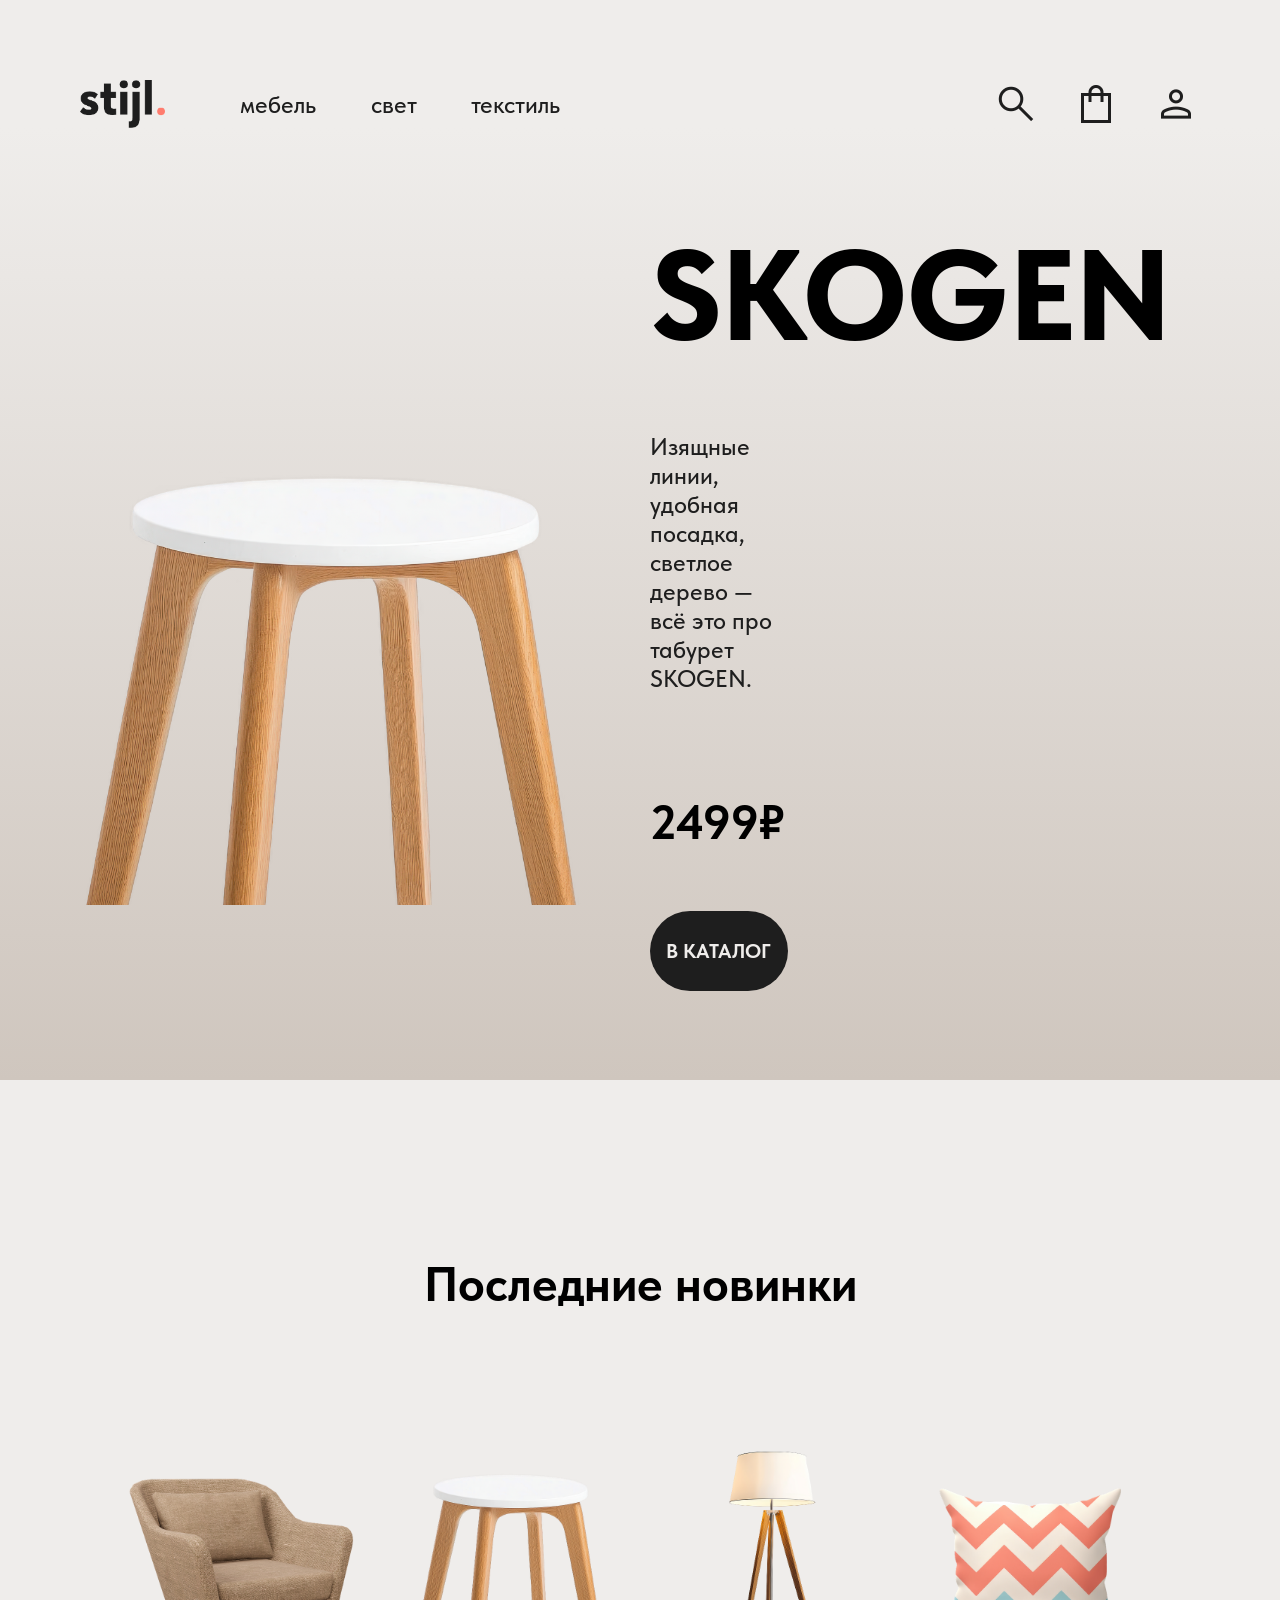
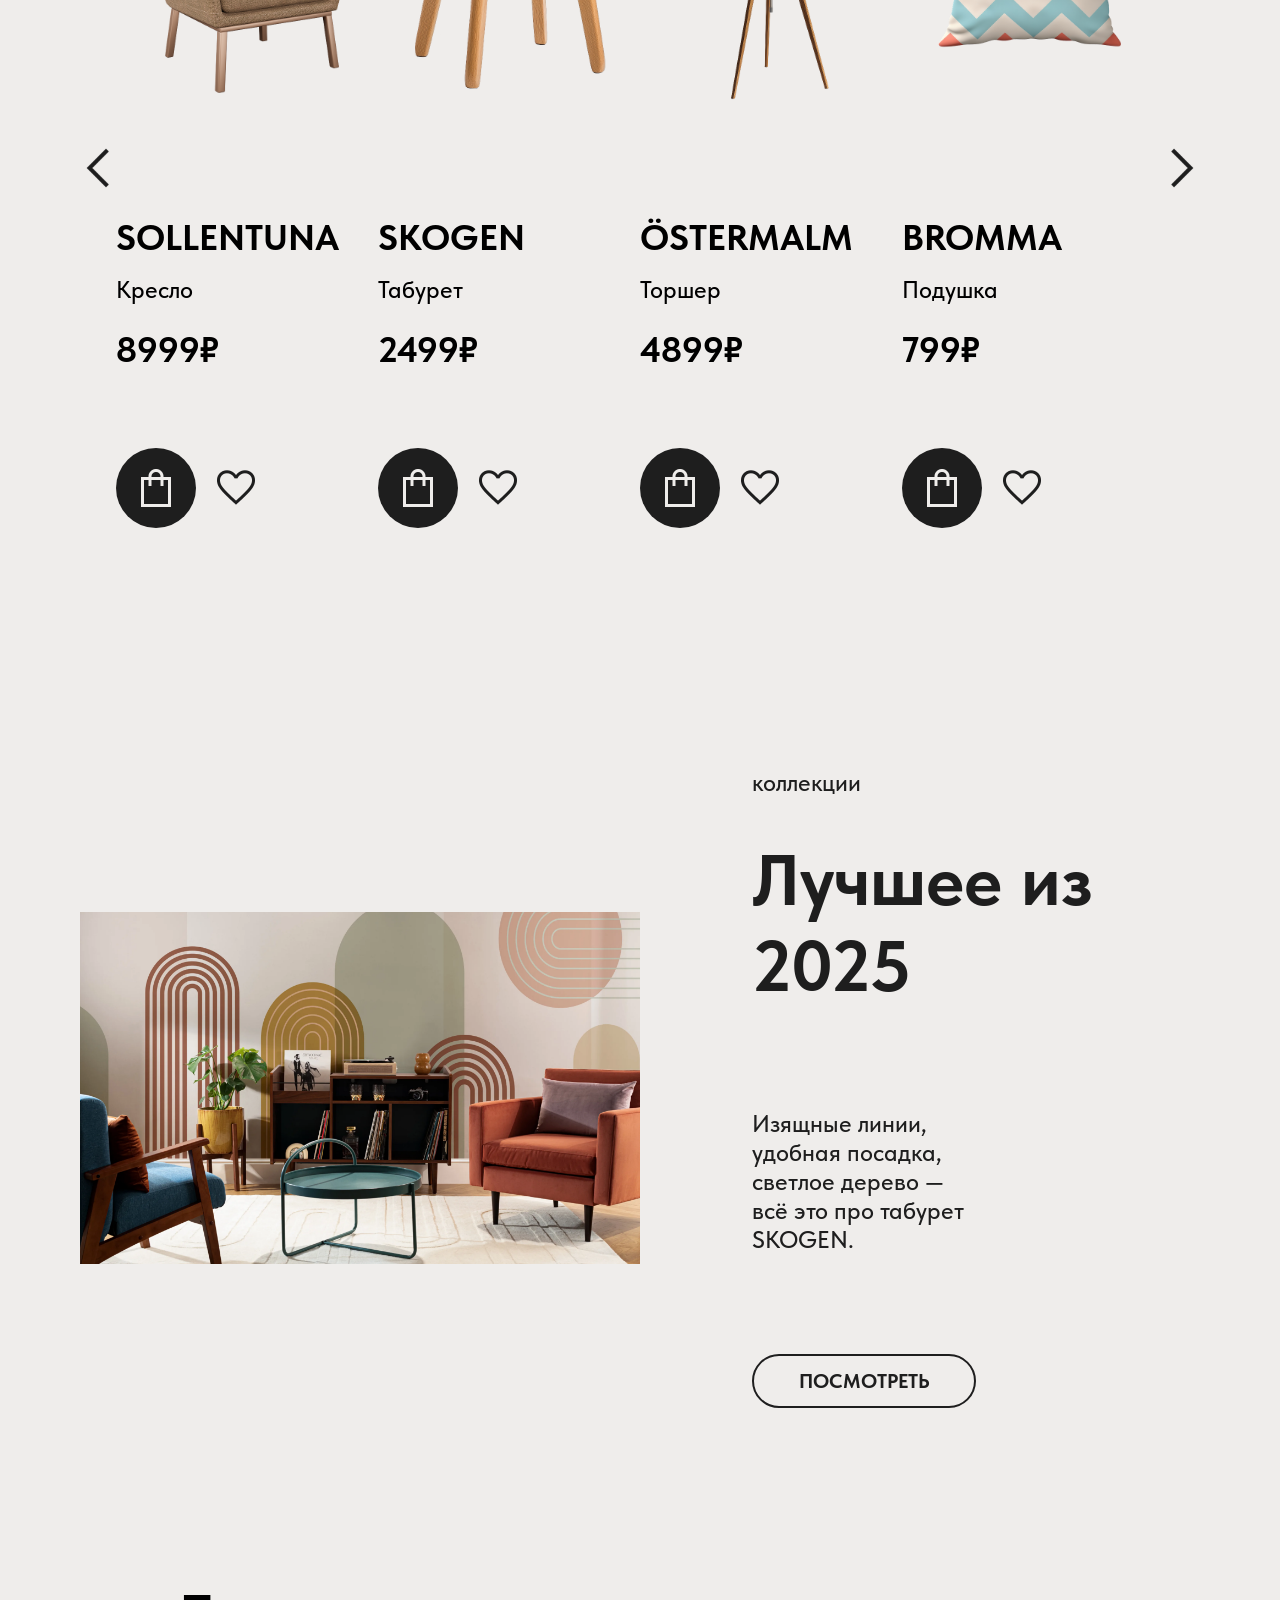
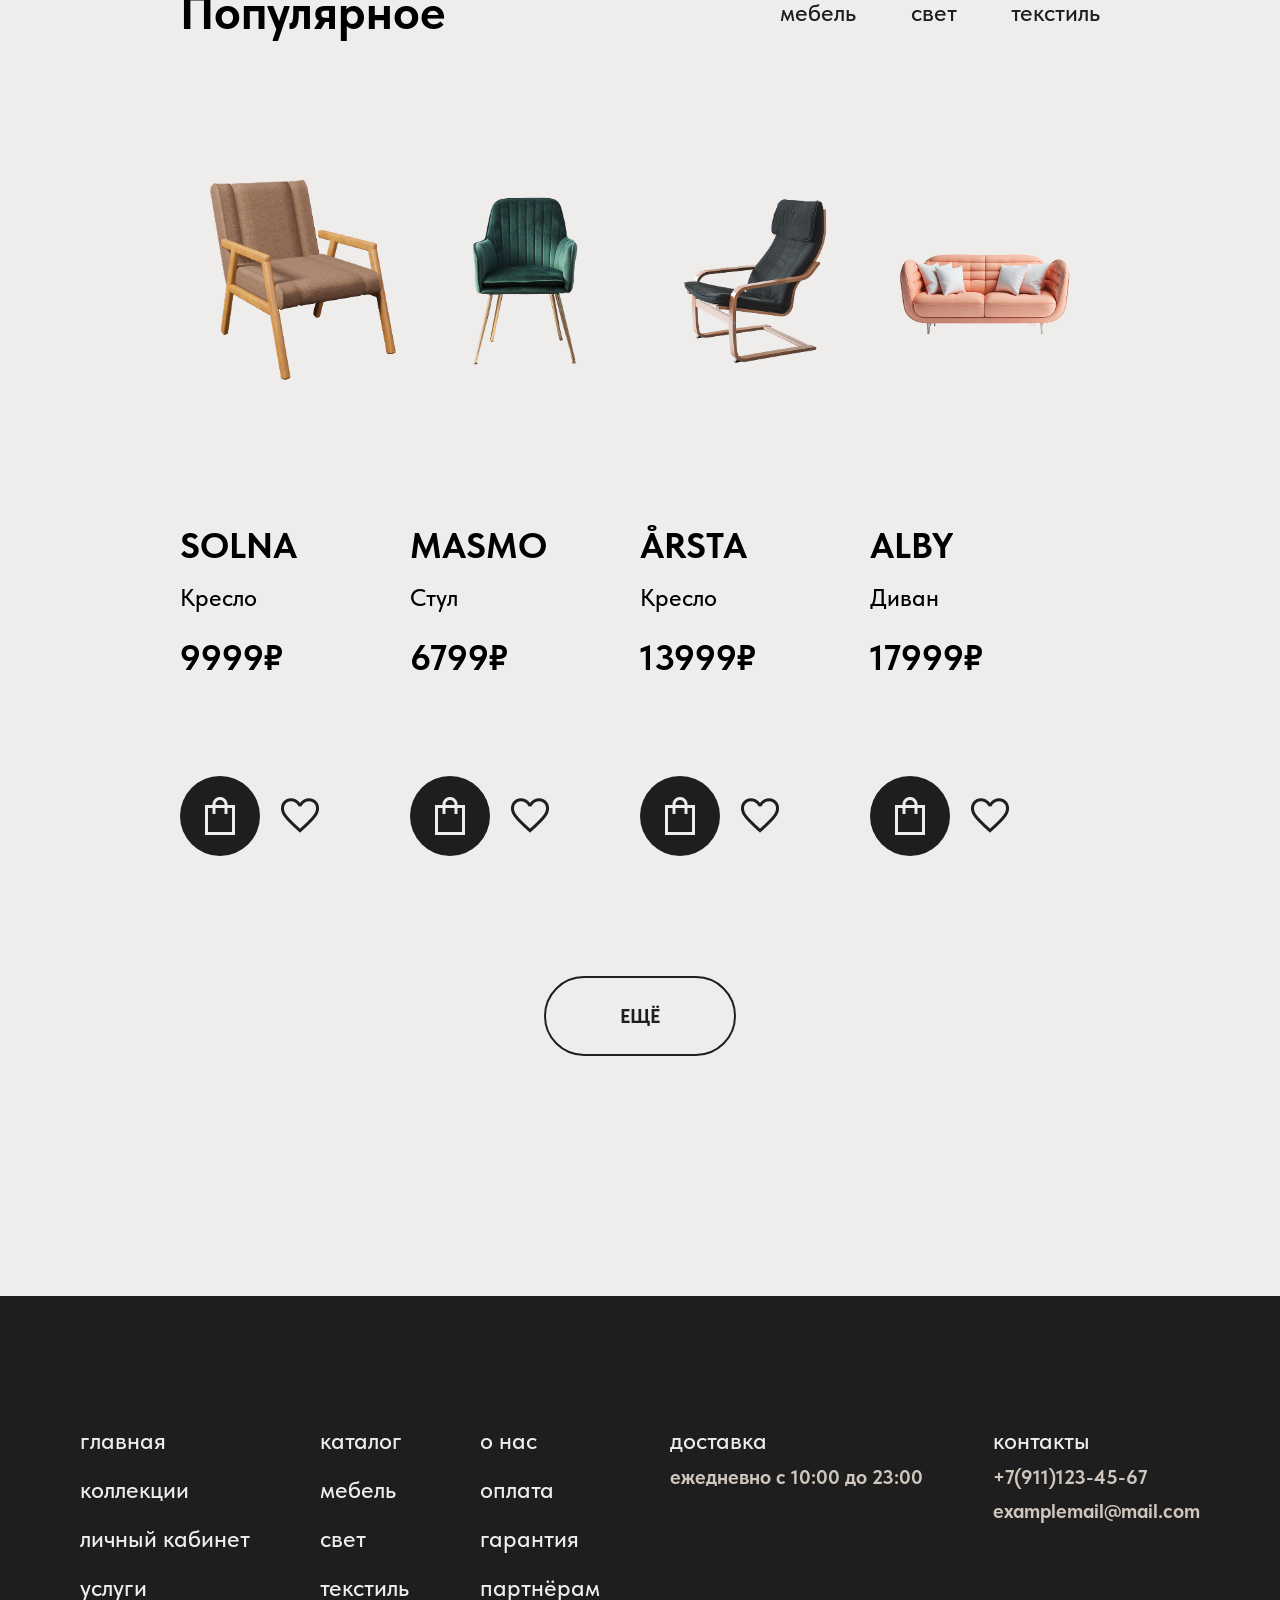
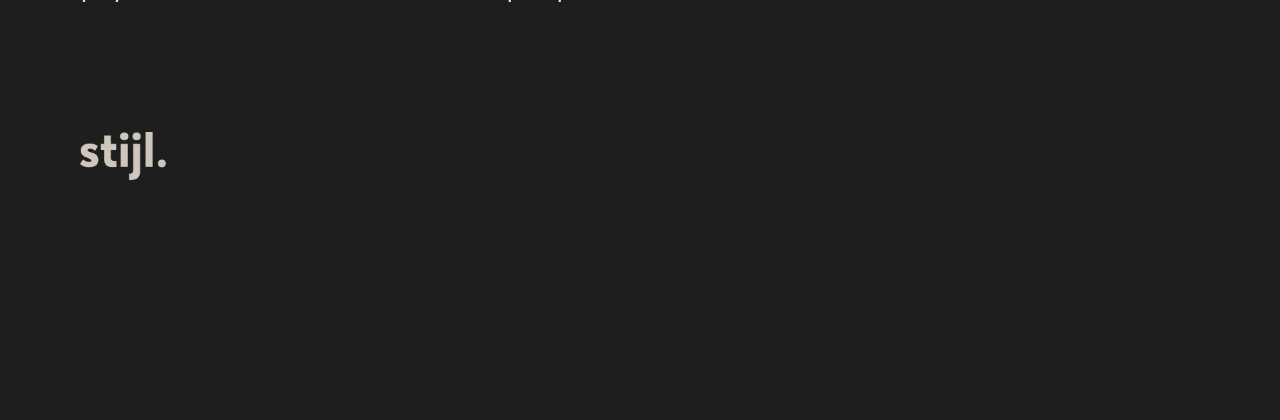
==== commit d2f1c84a: "Add files via upload" ====
--- a/index.html
+++ b/index.html
@@ -15,7 +15,7 @@
             <div class="header_logo_catalogue">
                 <!-- Логотип -->
                 <div class="header_logo">
-                    <img class="header_logo_img" src="img/stijl_logo.png" alt="stijl_logo">
+                    <img class="header_logo_img" src="./img/stijl_logo.png" alt="stijl_logo">
                 </div>
                 <!-- Каталог -->
                 <nav class="header_catalogue">
@@ -41,7 +41,7 @@
         <div class="hero_block">
             <!-- Фотография Hero-Block -->
             <div class="hero_img">
-                <img class="hero_skogen_img" src="img/skogen_hero_img.png" alt="skogen_chair">
+                <img class="hero_skogen_img" src="./img/skogen_hero_img.png" alt="skogen_chair">
             </div>
             <!-- Содержимое Hero-Block -->
             <div class="hero_contents">
@@ -69,10 +69,10 @@
                 </div>
                 <div class="item_card_buttons">
                     <button class="cart_button" type="submit">
-                        <img class="cart_button_img" src="img/cart_icon_light.png">
-                    </button>
-                    <button class="like_button" type="submit">
-                        <img class="like_button_img" src="img/like_icon.png">
+                        <img class="cart_button_img" src="./img/cart_icon_light.png">
+                    </button>
+                    <button class="like_button" type="submit">
+                        <img class="like_button_img" src="./img/like_icon.png">
                     </button>
                 </div>
             </div>
@@ -88,11 +88,11 @@
                 <div class="item_card_buttons">
                     <form action="stijl_item.html" method="get">
                         <button class="cart_button" type="submit">
-                            <img class="cart_button_img" src="img/cart_icon_light.png">
+                            <img class="cart_button_img" src="./img/cart_icon_light.png">
                         </button>
                     </form>
                     <button class="like_button" type="submit">
-                        <img class="like_button_img" src="img/like_icon.png">
+                        <img class="like_button_img" src="./img/like_icon.png">
                     </button>
                 </div>
             </div>
@@ -107,10 +107,10 @@
                 </div>
                 <div class="item_card_buttons">
                     <button class="cart_button" type="submit">
-                        <img class="cart_button_img" src="img/cart_icon_light.png">
-                    </button>
-                    <button class="like_button" type="submit">
-                        <img class="like_button_img" src="img/like_icon.png">
+                        <img class="cart_button_img" src="./img/cart_icon_light.png">
+                    </button>
+                    <button class="like_button" type="submit">
+                        <img class="like_button_img" src="./img/like_icon.png">
                     </button>
                 </div>
             </div>
@@ -125,10 +125,10 @@
                 </div>
                 <div class="item_card_buttons">
                     <button class="cart_button" type="submit">
-                        <img class="cart_button_img" src="img/cart_icon_light.png">
-                    </button>
-                    <button class="like_button" type="submit">
-                        <img class="like_button_img" src="img/like_icon.png">
+                        <img class="cart_button_img" src="./img/cart_icon_light.png">
+                    </button>
+                    <button class="like_button" type="submit">
+                        <img class="like_button_img" src="./img/like_icon.png">
                     </button>
                 </div>
             </div>
@@ -138,7 +138,7 @@
         <div class="collections_block">
             <!-- Фотография Блока Коллекций -->
             <div class="collections_img">
-                <img class="collections_2025_img" src="img/collection_2025_img.png" alt="collections_2025">
+                <img class="collections_2025_img" src="./img/collection_2025_img.png" alt="collections_2025">
             </div>
             <!-- Описание Блока Коллекций -->
             <div class="collections_contents">
@@ -173,10 +173,10 @@
                 </div>
                 <div class="item_card_buttons">
                     <button class="cart_button" type="submit">
-                        <img class="cart_button_img" src="img/cart_icon_light.png">
-                    </button>
-                    <button class="like_button" type="submit">
-                        <img class="like_button_img" src="img/like_icon.png">
+                        <img class="cart_button_img" src="./img/cart_icon_light.png">
+                    </button>
+                    <button class="like_button" type="submit">
+                        <img class="like_button_img" src="./img/like_icon.png">
                     </button>
                 </div>
             </div>
@@ -191,10 +191,10 @@
                 </div>
                 <div class="item_card_buttons">
                     <button class="cart_button" type="submit">
-                        <img class="cart_button_img" src="img/cart_icon_light.png">
-                    </button>
-                    <button class="like_button" type="submit">
-                        <img class="like_button_img" src="img/like_icon.png">
+                        <img class="cart_button_img" src="./img/cart_icon_light.png">
+                    </button>
+                    <button class="like_button" type="submit">
+                        <img class="like_button_img" src="./img/like_icon.png">
                     </button>
                 </div>
             </div>
@@ -209,10 +209,10 @@
                 </div>
                 <div class="item_card_buttons">
                     <button class="cart_button" type="submit">
-                        <img class="cart_button_img" src="img/cart_icon_light.png">
-                    </button>
-                    <button class="like_button" type="submit">
-                        <img class="like_button_img" src="img/like_icon.png">
+                        <img class="cart_button_img" src="./img/cart_icon_light.png">
+                    </button>
+                    <button class="like_button" type="submit">
+                        <img class="like_button_img" src="./img/like_icon.png">
                     </button>
                 </div>
             </div>
@@ -227,10 +227,10 @@
                 </div>
                 <div class="item_card_buttons">
                     <button class="cart_button" type="submit">
-                        <img class="cart_button_img" src="img/cart_icon_light.png">
-                    </button>
-                    <button class="like_button" type="submit">
-                        <img class="like_button_img" src="img/like_icon.png">
+                        <img class="cart_button_img" src="./img/cart_icon_light.png">
+                    </button>
+                    <button class="like_button" type="submit">
+                        <img class="like_button_img" src="./img/like_icon.png">
                     </button>
                 </div>
             </div>
@@ -269,8 +269,8 @@
                 </div>  
             </div>
             <div class="footer_logo">
-                <img class="footer_logo_img" src="img/stijl._logo_light.png" alt="stijl_logo">
+                <img class="footer_logo_img" src="./img/stijl._logo_light.png" alt="stijl_logo">
             </div>
         </div>
     </body>
-</html>
+</html>
--- a/css/stijl_styles.css
+++ b/css/stijl_styles.css
@@ -14,24 +14,24 @@
 @font-face {
 	font-family: "TildaSansWebExtraBold";
 	src: 
-		url("./fonts/tilda-sans_extra-bold-.woff2") format("woff2"),
-		url("./fonts/tilda-sans_extra-bold-.woff") format("woff");
+		url("../fonts/tilda-sans_extra-bold-.woff2") format("woff2"),
+		url("../fonts/tilda-sans_extra-bold-.woff") format("woff");
 	font-weight: normal;
 	font-style: normal;
 }
 @font-face {
 	font-family: "TildaSansWebBold";
 	src: 
-		url("./fonts/tilda-sans_bold.woff2") format("woff2"),
-		url("./fonts/tilda-sans_bold.woff") format("woff");
+		url("../fonts/tilda-sans_bold.woff2") format("woff2"),
+		url("../fonts/tilda-sans_bold.woff") format("woff");
 	font-weight: bold;
 	font-style: normal;
 }
 @font-face {
 	font-family: "TildaSansWebMedium";
 	src: 
-		url("./fonts/tilda-sans_medium.woff2") format("woff2"),
-		url("./fonts/tilda-sans_medium.woff") format("woff");
+		url("../fonts/tilda-sans_medium.woff2") format("woff2"),
+		url("../fonts/tilda-sans_medium.woff") format("woff");
 	font-weight: normal;
 	font-style: normal;
 }
@@ -228,7 +228,7 @@
     padding: 0px;
     border: 0px;
     margin-right: 16px;
-    background: url(./img/search_icon.png) center / 48px 48px no-repeat;
+    background: url(../img/search_icon.png) center / 48px 48px no-repeat;
 }
 .header_cart_button /*Иконка Корзина*/
 {
@@ -239,7 +239,7 @@
     border: 0px;
     margin-right: 16px;
     margin-left: 16px;
-    background: url(./img/cart_icon.png) center / 48px 48px no-repeat;
+    background: url(../img/cart_icon.png) center / 48px 48px no-repeat;
 }
 .header_account_button /*Иконка ЛК*/
 {
@@ -249,7 +249,7 @@
     padding: 0px;
     border: 0px;
     margin-left: 16px;
-    background: url(./img/account_icon.png) center / 48px 48px no-repeat;
+    background: url(../img/account_icon.png) center / 48px 48px no-repeat;
 }
 /*Hero-Block*/
 .hero_block
@@ -450,7 +450,7 @@
     padding: 0px;
     border: 0px;
     margin: 0px;
-    background: url(./img/left_arrow_icon.png) center / 48px 48px no-repeat;
+    background: url(../img/left_arrow_icon.png) center / 48px 48px no-repeat;
 }
 .button_right /*Кнопка карусель вправо*/
 {
@@ -460,7 +460,7 @@
     padding: 0px;
     border: 0px;
     margin: 0px;
-    background: url(./img/right_arrow_icon.png) center / 48px 48px no-repeat;
+    background: url(../img/right_arrow_icon.png) center / 48px 48px no-repeat;
 }
 /* Блок Коллекций */
 .collections_block
